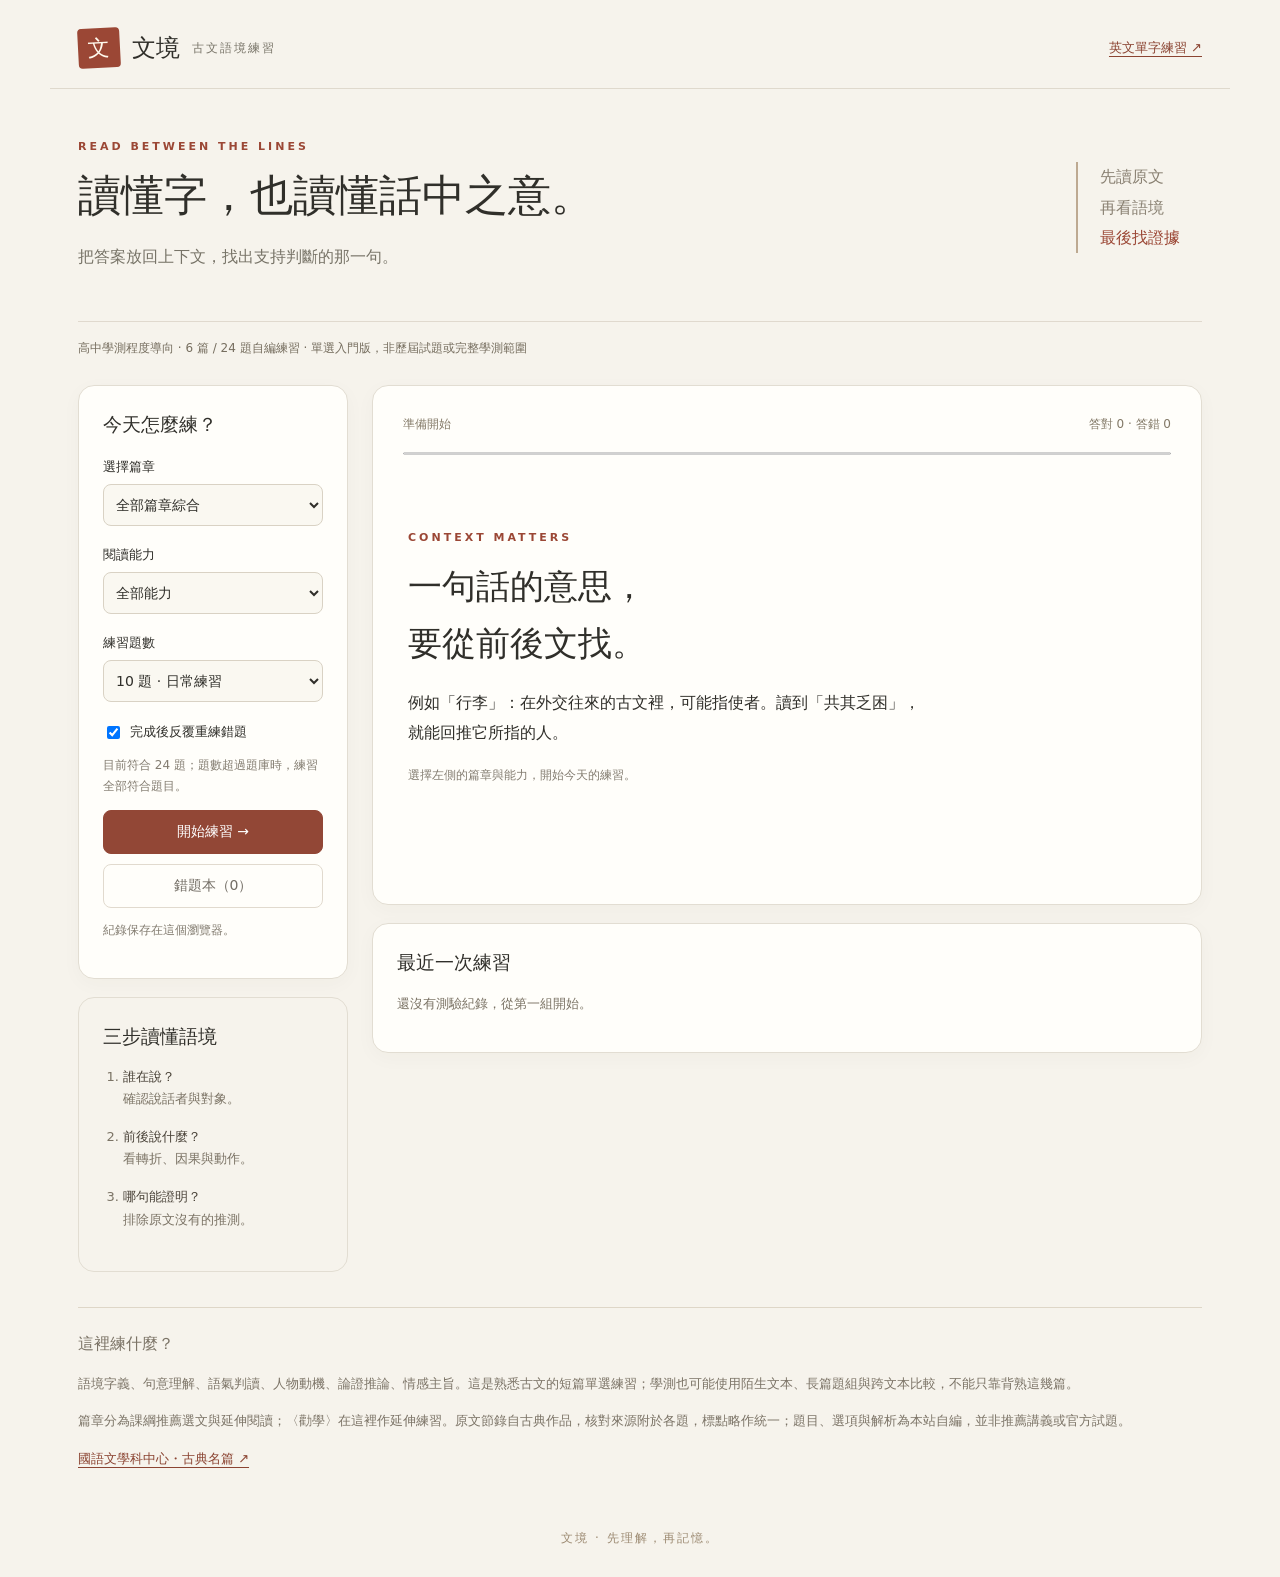
==== guwen/index.html @ def51946 "Add high-school classical Chinese context practice with evidence-based explanations" ====
<!doctype html><html lang="zh-Hant"><head><meta charset="utf-8"><meta name="viewport" content="width=device-width,initial-scale=1"><title>文境｜高中古文語境練習</title><link rel="stylesheet" href="style.css?v=1"></head><body><header><a class="brand" href="./"><span class="seal">文</span> 文境 <small>古文語境練習</small></a><a class="back" href="../">英文單字練習 ↗</a></header><main><div class="intro"><div><p class="eyebrow">READ BETWEEN THE LINES</p><h1>讀懂字，也讀懂話中之意。</h1><p class="lead">把答案放回上下文，找出支持判斷的那一句。</p></div><div class="intro-note">先讀原文<br>再看語境<br><strong>最後找證據</strong></div></div><p class="scope">高中學測程度導向 · 6 篇 / 24 題自編練習 · 單選入門版，非歷屆試題或完整學測範圍</p><div class="layout"><aside><section class="panel settings"><h2>今天怎麼練？</h2><label for="textSelect">選擇篇章</label><select id="textSelect"><option value="all">全部篇章綜合</option></select><label for="skillSelect">閱讀能力</label><select id="skillSelect"><option value="all">全部能力</option></select><label for="count">練習題數</label><select id="count"><option value="5">5 題 · 暖身</option><option value="10" selected>10 題 · 日常練習</option><option value="20">20 題 · 加強練習</option><option value="all">全部符合題目</option></select><label class="checkbox"><input type="checkbox" id="auto" checked> 完成後反覆重練錯題</label><p id="poolInfo" class="muted"></p><button id="start" class="primary wide">開始練習 →</button><button id="review" class="wide">錯題本（0）</button><p id="storageNote" class="muted">紀錄保存在這個瀏覽器。</p></section><section class="panel method"><h2>三步讀懂語境</h2><ol><li><b>誰在說？</b><br>確認說話者與對象。</li><li><b>前後說什麼？</b><br>看轉折、因果與動作。</li><li><b>哪句能證明？</b><br>排除原文沒有的推測。</li></ol></section></aside><div><article class="panel exercise"><div class="question-meta"><span id="stage">準備開始</span><span id="score">答對 0 · 答錯 0</span></div><progress id="progress" value="0" max="100"></progress><div id="welcome"><p class="eyebrow">CONTEXT MATTERS</p><h2>一句話的意思，<br>要從前後文找。</h2><p>例如「行李」：在外交往來的古文裡，可能指使者。讀到「共其乏困」，就能回推它所指的人。</p><p class="muted">選擇左側的篇章與能力，開始今天的練習。</p></div><section id="exerciseBody" hidden><span id="typeTag" class="tag"></span><h2 id="title"></h2><p id="context" class="context"></p><blockquote id="passage"></blockquote><a id="source" target="_blank" rel="noopener" class="source">核對原文 ↗</a><h3 id="question" tabindex="-1"></h3><div id="options" class="options"></div><section id="analysis" hidden aria-live="polite"><h3 id="feedback"></h3><p id="correctAnswer"></p><div class="clue"><b>原文證據</b><p id="clue"></p></div><p id="explanation"></p><details><summary>這篇怎麼讀？</summary><ul id="notes"></ul></details></section><div class="actions"><button id="unknown">還不會，先看解析</button><button id="next" class="primary" hidden>下一題 →</button></div></section><section id="result" hidden aria-live="polite"><p class="eyebrow">PRACTICE COMPLETE</p><h2 id="resultTitle"></h2><p id="resultText"></p><div id="breakdown"></div><p class="muted">回到設定可重新抽題，或開啟錯題本繼續練習。</p></section></article><section class="panel history"><h2>最近一次練習</h2><p id="history">還沒有測驗紀錄，從第一組開始。</p></section></div></div><section class="about"><h2>這裡練什麼？</h2><p>語境字義、句意理解、語氣判讀、人物動機、論證推論、情感主旨。這是熟悉古文的短篇單選練習；學測也可能使用陌生文本、長篇題組與跨文本比較，不能只靠背熟這幾篇。</p><p>篇章分為課綱推薦選文與延伸閱讀；〈勸學〉在這裡作延伸練習。原文節錄自古典作品，核對來源附於各題，標點略作統一；題目、選項與解析為本站自編，並非推薦講義或官方試題。</p><a href="https://cerclearning.tp.edu.tw/classical" target="_blank" rel="noopener">國語文學科中心・古典名篇 ↗</a></section></main><footer>文境 · 先理解，再記憶。</footer><script src="data.js?v=1"></script><script src="app.js?v=1"></script></body></html>
---- guwen/style.css ----
:root{font-family:system-ui,-apple-system,'Noto Sans TC',sans-serif;color:#302f2a;background:#f6f3ec;font-synthesis:none}*{box-sizing:border-box}body{margin:0}a{color:#8b4432;text-underline-offset:4px}header{max-width:1180px;margin:auto;padding:28px 28px 20px;display:flex;align-items:center;justify-content:space-between;border-bottom:1px solid #dfd9cd}.brand{display:flex;gap:12px;align-items:center;color:#302f2a;text-decoration:none;font-size:24px;font-weight:700}.brand small{font-size:12px;letter-spacing:2px;color:#797569;font-weight:400}.seal{font-family:serif;background:#9b4735;color:#fff9ed;font-size:22px;padding:5px 10px;border-radius:4px;transform:rotate(-3deg)}.back{font-size:13px}main{max-width:1180px;margin:auto;padding:28px}.intro{display:flex;justify-content:space-between;gap:25px;align-items:center;padding:12px 0 22px}.eyebrow{font-size:11px;letter-spacing:3px;color:#9b4735;font-weight:700}h1{font-family:'Noto Serif TC','Songti TC',serif;font-size:clamp(28px,4vw,43px);font-weight:600;line-height:1.45;margin:12px 0}.lead{color:#777367;line-height:1.7}.intro-note{border-left:2px solid #bda991;padding:0 22px;font-family:serif;line-height:1.9;color:#898072;white-space:nowrap}.intro-note strong{color:#9b4735}.scope{font-size:12px;color:#766e5f;border-top:1px solid #e0d9ce;padding-top:18px;margin-bottom:28px}.layout{display:grid;grid-template-columns:270px minmax(0,1fr);gap:24px}.panel{background:#fffefa;border:1px solid #e2ddd2;border-radius:16px;padding:24px;box-shadow:0 5px 20px #4e412608}h2{font-size:19px;line-height:1.5;margin:0 0 16px}label{display:block;font-size:13px;font-weight:600;margin:20px 0 8px}select{display:block;width:100%;padding:11px 8px;border:1px solid #d9d2c4;background:#faf8f1;border-radius:8px;color:inherit;font:inherit;font-size:14px}.checkbox{font-size:13px;font-weight:400;display:flex;gap:7px;line-height:1.6}button{font:inherit;font-size:14px;border:1px solid #d8cfc0;background:#fffefa;color:#453e34;padding:12px 15px;border-radius:8px;cursor:pointer}button:hover{background:#f1eadd}button:focus-visible,select:focus-visible{outline:3px solid #c69869;outline-offset:3px}button:disabled{cursor:default;opacity:.75}.primary{background:#924736;color:#fff;border-color:#924736}.primary:hover{background:#783a2c}.wide{display:block;width:100%;margin-top:10px}.muted{font-size:12px;color:#837c70;line-height:1.8}.method{margin-top:18px;background:transparent;box-shadow:none}.method ol{padding-left:20px;color:#7b7365;font-size:13px;line-height:1.7}.method li{margin:16px 0}.method b{color:#4b443a}.exercise{min-height:520px;padding:30px}.question-meta{display:flex;justify-content:space-between;gap:10px;flex-wrap:wrap;color:#837967;font-size:12px}progress{display:block;width:100%;height:5px;accent-color:#9b4735;margin:18px 0 26px}#welcome{padding:35px 5px;max-width:530px}#welcome h2{font-family:'Songti TC',serif;font-size:34px;line-height:1.65}#welcome p{line-height:1.9}.tag{display:inline-block;background:#efe7d8;color:#7c6446;border-radius:5px;font-size:11px;padding:5px 9px;margin-bottom:14px}.context{font-size:13px;color:#756f63;line-height:1.9}blockquote{margin:22px 0 12px;padding:22px 24px;border-left:3px solid #b69670;background:#f8f4eb;font-family:'Noto Serif TC','Songti TC',serif;font-size:20px;line-height:2;letter-spacing:1px;white-space:pre-wrap;overflow-wrap:anywhere}mark{background:#f5d8a3;color:inherit;border-radius:3px}.source{font-size:12px}h3{font-size:17px;line-height:1.85}#question{margin:26px 0 16px}.options{display:grid;gap:10px}.option{text-align:left;line-height:1.7;display:flex;align-items:flex-start;gap:12px;padding:15px}.letter{border:1px solid #d7cebd;border-radius:5px;padding:0 6px;color:#947754;font-size:12px}.option.correct{background:#edf3e8;border-color:#6d8862}.option.wrong{background:#f9e8e2;border-color:#b36d56}.actions{display:flex;justify-content:space-between;gap:10px;margin-top:24px}#analysis{margin-top:24px;border-top:1px solid #e3dacb;padding-top:16px;font-size:14px;line-height:1.9}.clue{background:#f5eddf;padding:15px;border-radius:8px}.clue b{color:#876441;font-size:12px}.clue p{margin:6px 0}summary{cursor:pointer;color:#86603e}.history{margin-top:18px}.history p{font-size:13px;color:#7b7365;line-height:1.8}.about{margin-top:35px;border-top:1px solid #ded6c7;padding-top:24px;font-size:13px;line-height:1.9;color:#7c7467}.about h2{font-size:16px}footer{padding:30px;text-align:center;font-size:12px;color:#9c8a72;letter-spacing:2px}.skill-row{display:flex;justify-content:space-between;gap:15px;border-bottom:1px solid #e5ddce;padding:12px 0;font-size:14px}#resultText{line-height:1.9}[hidden]{display:none!important}@media(max-width:760px){header{padding:20px}.brand small,.intro-note{display:none}.brand{font-size:21px}main{padding:20px}.layout{grid-template-columns:1fr}.settings{display:grid;grid-template-columns:1fr 1fr;gap:10px 14px}.settings h2,.settings .checkbox,.settings p{grid-column:1/-1}.settings label{margin:10px 0 0}.settings select{grid-column:1/-1}.settings .checkbox{margin-top:10px}.method{display:none}.exercise{padding:20px}blockquote{font-size:19px;padding:16px}h1{font-size:30px}.intro{padding-top:0}.back{font-size:11px}.option{font-size:14px;padding:12px}}
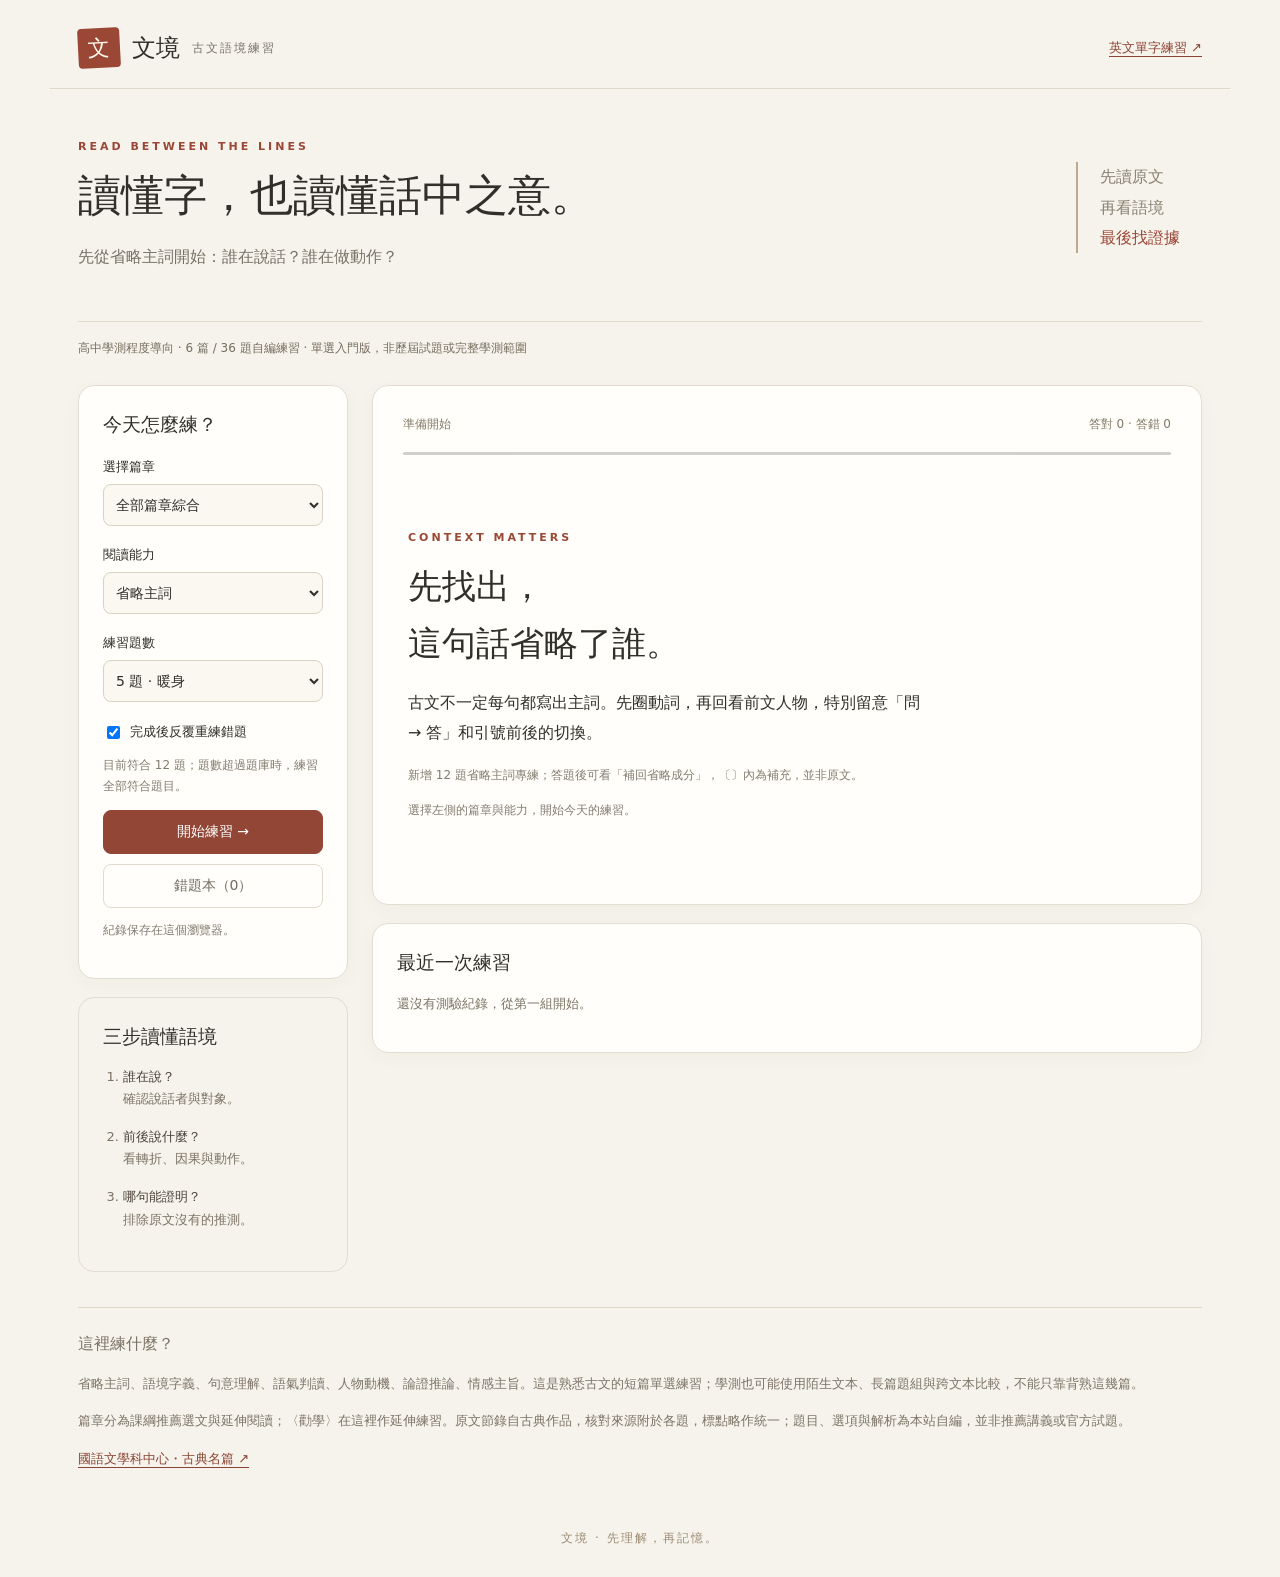
==== commit 6f8b478c: "Add 12 omitted-subject exercises with reconstructed subjects and evidence" ====
--- a/guwen/index.html
+++ b/guwen/index.html
@@ -1 +1 @@
-<!doctype html><html lang="zh-Hant"><head><meta charset="utf-8"><meta name="viewport" content="width=device-width,initial-scale=1"><title>文境｜高中古文語境練習</title><link rel="stylesheet" href="style.css?v=1"></head><body><header><a class="brand" href="./"><span class="seal">文</span> 文境 <small>古文語境練習</small></a><a class="back" href="../">英文單字練習 ↗</a></header><main><div class="intro"><div><p class="eyebrow">READ BETWEEN THE LINES</p><h1>讀懂字，也讀懂話中之意。</h1><p class="lead">把答案放回上下文，找出支持判斷的那一句。</p></div><div class="intro-note">先讀原文<br>再看語境<br><strong>最後找證據</strong></div></div><p class="scope">高中學測程度導向 · 6 篇 / 24 題自編練習 · 單選入門版，非歷屆試題或完整學測範圍</p><div class="layout"><aside><section class="panel settings"><h2>今天怎麼練？</h2><label for="textSelect">選擇篇章</label><select id="textSelect"><option value="all">全部篇章綜合</option></select><label for="skillSelect">閱讀能力</label><select id="skillSelect"><option value="all">全部能力</option></select><label for="count">練習題數</label><select id="count"><option value="5">5 題 · 暖身</option><option value="10" selected>10 題 · 日常練習</option><option value="20">20 題 · 加強練習</option><option value="all">全部符合題目</option></select><label class="checkbox"><input type="checkbox" id="auto" checked> 完成後反覆重練錯題</label><p id="poolInfo" class="muted"></p><button id="start" class="primary wide">開始練習 →</button><button id="review" class="wide">錯題本（0）</button><p id="storageNote" class="muted">紀錄保存在這個瀏覽器。</p></section><section class="panel method"><h2>三步讀懂語境</h2><ol><li><b>誰在說？</b><br>確認說話者與對象。</li><li><b>前後說什麼？</b><br>看轉折、因果與動作。</li><li><b>哪句能證明？</b><br>排除原文沒有的推測。</li></ol></section></aside><div><article class="panel exercise"><div class="question-meta"><span id="stage">準備開始</span><span id="score">答對 0 · 答錯 0</span></div><progress id="progress" value="0" max="100"></progress><div id="welcome"><p class="eyebrow">CONTEXT MATTERS</p><h2>一句話的意思，<br>要從前後文找。</h2><p>例如「行李」：在外交往來的古文裡，可能指使者。讀到「共其乏困」，就能回推它所指的人。</p><p class="muted">選擇左側的篇章與能力，開始今天的練習。</p></div><section id="exerciseBody" hidden><span id="typeTag" class="tag"></span><h2 id="title"></h2><p id="context" class="context"></p><blockquote id="passage"></blockquote><a id="source" target="_blank" rel="noopener" class="source">核對原文 ↗</a><h3 id="question" tabindex="-1"></h3><div id="options" class="options"></div><section id="analysis" hidden aria-live="polite"><h3 id="feedback"></h3><p id="correctAnswer"></p><div class="clue"><b>原文證據</b><p id="clue"></p></div><p id="explanation"></p><details><summary>這篇怎麼讀？</summary><ul id="notes"></ul></details></section><div class="actions"><button id="unknown">還不會，先看解析</button><button id="next" class="primary" hidden>下一題 →</button></div></section><section id="result" hidden aria-live="polite"><p class="eyebrow">PRACTICE COMPLETE</p><h2 id="resultTitle"></h2><p id="resultText"></p><div id="breakdown"></div><p class="muted">回到設定可重新抽題，或開啟錯題本繼續練習。</p></section></article><section class="panel history"><h2>最近一次練習</h2><p id="history">還沒有測驗紀錄，從第一組開始。</p></section></div></div><section class="about"><h2>這裡練什麼？</h2><p>語境字義、句意理解、語氣判讀、人物動機、論證推論、情感主旨。這是熟悉古文的短篇單選練習；學測也可能使用陌生文本、長篇題組與跨文本比較，不能只靠背熟這幾篇。</p><p>篇章分為課綱推薦選文與延伸閱讀；〈勸學〉在這裡作延伸練習。原文節錄自古典作品，核對來源附於各題，標點略作統一；題目、選項與解析為本站自編，並非推薦講義或官方試題。</p><a href="https://cerclearning.tp.edu.tw/classical" target="_blank" rel="noopener">國語文學科中心・古典名篇 ↗</a></section></main><footer>文境 · 先理解，再記憶。</footer><script src="data.js?v=1"></script><script src="app.js?v=1"></script></body></html>
+<!doctype html><html lang="zh-Hant"><head><meta charset="utf-8"><meta name="viewport" content="width=device-width,initial-scale=1"><title>文境｜高中古文語境練習</title><link rel="stylesheet" href="style.css?v=1"></head><body><header><a class="brand" href="./"><span class="seal">文</span> 文境 <small>古文語境練習</small></a><a class="back" href="../">英文單字練習 ↗</a></header><main><div class="intro"><div><p class="eyebrow">READ BETWEEN THE LINES</p><h1>讀懂字，也讀懂話中之意。</h1><p class="lead">先從省略主詞開始：誰在說話？誰在做動作？</p></div><div class="intro-note">先讀原文<br>再看語境<br><strong>最後找證據</strong></div></div><p class="scope">高中學測程度導向 · 6 篇 / 36 題自編練習 · 單選入門版，非歷屆試題或完整學測範圍</p><div class="layout"><aside><section class="panel settings"><h2>今天怎麼練？</h2><label for="textSelect">選擇篇章</label><select id="textSelect"><option value="all">全部篇章綜合</option></select><label for="skillSelect">閱讀能力</label><select id="skillSelect"><option value="all">全部能力</option></select><label for="count">練習題數</label><select id="count"><option value="5" selected>5 題 · 暖身</option><option value="10">10 題 · 日常練習</option><option value="20">20 題 · 加強練習</option><option value="all">全部符合題目</option></select><label class="checkbox"><input type="checkbox" id="auto" checked> 完成後反覆重練錯題</label><p id="poolInfo" class="muted"></p><button id="start" class="primary wide">開始練習 →</button><button id="review" class="wide">錯題本（0）</button><p id="storageNote" class="muted">紀錄保存在這個瀏覽器。</p></section><section class="panel method"><h2>三步讀懂語境</h2><ol><li><b>誰在說？</b><br>確認說話者與對象。</li><li><b>前後說什麼？</b><br>看轉折、因果與動作。</li><li><b>哪句能證明？</b><br>排除原文沒有的推測。</li></ol></section></aside><div><article class="panel exercise"><div class="question-meta"><span id="stage">準備開始</span><span id="score">答對 0 · 答錯 0</span></div><progress id="progress" value="0" max="100"></progress><div id="welcome"><p class="eyebrow">CONTEXT MATTERS</p><h2>先找出，<br>這句話省略了誰。</h2><p>古文不一定每句都寫出主詞。先圈動詞，再回看前文人物，特別留意「問 → 答」和引號前後的切換。</p><p class="muted">新增 12 題省略主詞專練；答題後可看「補回省略成分」，〔〕內為補充，並非原文。</p><p class="muted">選擇左側的篇章與能力，開始今天的練習。</p></div><section id="exerciseBody" hidden><span id="typeTag" class="tag"></span><h2 id="title"></h2><p id="context" class="context"></p><blockquote id="passage"></blockquote><a id="source" target="_blank" rel="noopener" class="source">核對原文 ↗</a><h3 id="question" tabindex="-1"></h3><div id="options" class="options"></div><section id="analysis" hidden aria-live="polite"><h3 id="feedback"></h3><p id="correctAnswer"></p><div class="clue"><b>原文證據</b><p id="clue"></p></div><div id="restoredBox" class="clue" hidden><b>補回省略成分 · 〔〕內非原文</b><p id="restored"></p></div><p id="explanation"></p><details><summary>這篇怎麼讀？</summary><ul id="notes"></ul></details></section><div class="actions"><button id="unknown">還不會，先看解析</button><button id="next" class="primary" hidden>下一題 →</button></div></section><section id="result" hidden aria-live="polite"><p class="eyebrow">PRACTICE COMPLETE</p><h2 id="resultTitle"></h2><p id="resultText"></p><div id="breakdown"></div><p class="muted">回到設定可重新抽題，或開啟錯題本繼續練習。</p></section></article><section class="panel history"><h2>最近一次練習</h2><p id="history">還沒有測驗紀錄，從第一組開始。</p></section></div></div><section class="about"><h2>這裡練什麼？</h2><p>省略主詞、語境字義、句意理解、語氣判讀、人物動機、論證推論、情感主旨。這是熟悉古文的短篇單選練習；學測也可能使用陌生文本、長篇題組與跨文本比較，不能只靠背熟這幾篇。</p><p>篇章分為課綱推薦選文與延伸閱讀；〈勸學〉在這裡作延伸練習。原文節錄自古典作品，核對來源附於各題，標點略作統一；題目、選項與解析為本站自編，並非推薦講義或官方試題。</p><a href="https://cerclearning.tp.edu.tw/classical" target="_blank" rel="noopener">國語文學科中心・古典名篇 ↗</a></section></main><footer>文境 · 先理解，再記憶。</footer><script src="data.js?v=subject-12"></script><script src="app.js?v=subject-12"></script></body></html>
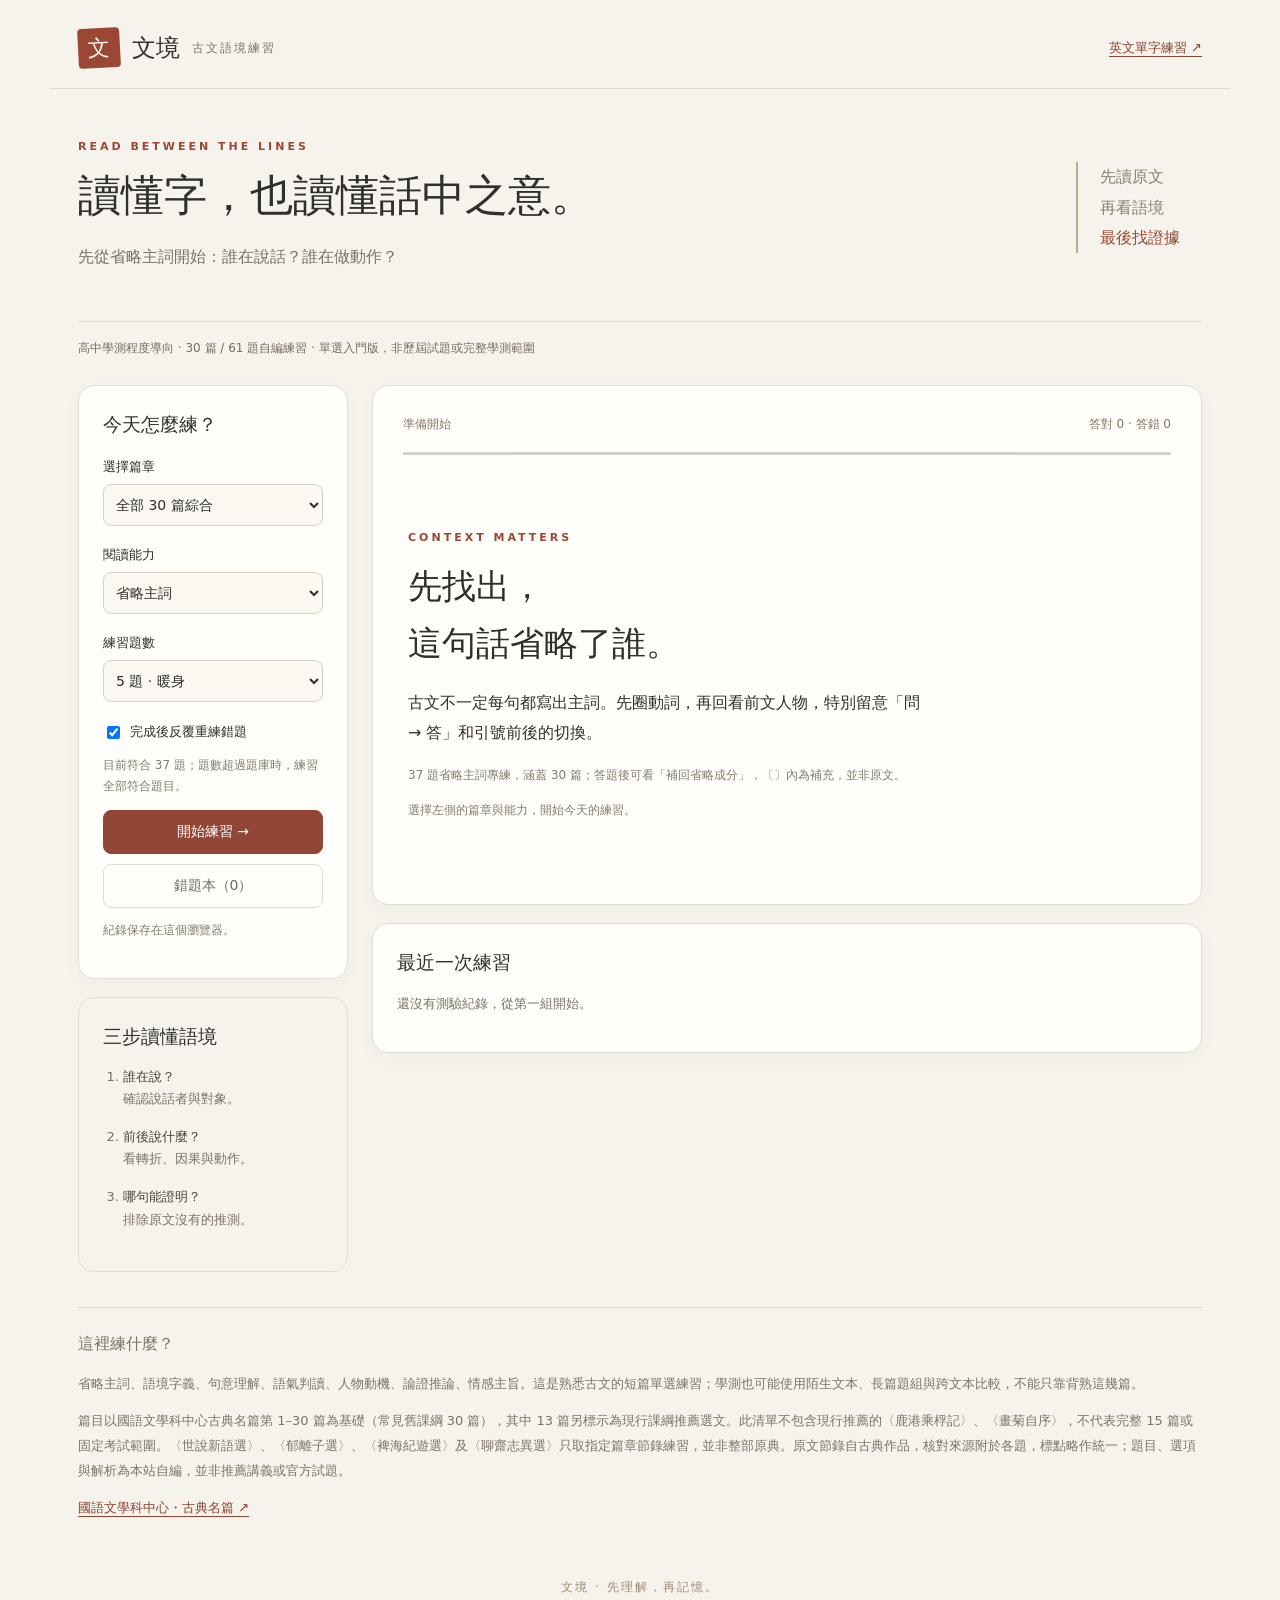
==== commit c5f4b24d: "Expand classical Chinese practice to 30 texts with 37 omitted-subject questions" ====
--- a/guwen/index.html
+++ b/guwen/index.html
@@ -1 +1 @@
-<!doctype html><html lang="zh-Hant"><head><meta charset="utf-8"><meta name="viewport" content="width=device-width,initial-scale=1"><title>文境｜高中古文語境練習</title><link rel="stylesheet" href="style.css?v=1"></head><body><header><a class="brand" href="./"><span class="seal">文</span> 文境 <small>古文語境練習</small></a><a class="back" href="../">英文單字練習 ↗</a></header><main><div class="intro"><div><p class="eyebrow">READ BETWEEN THE LINES</p><h1>讀懂字，也讀懂話中之意。</h1><p class="lead">先從省略主詞開始：誰在說話？誰在做動作？</p></div><div class="intro-note">先讀原文<br>再看語境<br><strong>最後找證據</strong></div></div><p class="scope">高中學測程度導向 · 6 篇 / 36 題自編練習 · 單選入門版，非歷屆試題或完整學測範圍</p><div class="layout"><aside><section class="panel settings"><h2>今天怎麼練？</h2><label for="textSelect">選擇篇章</label><select id="textSelect"><option value="all">全部篇章綜合</option></select><label for="skillSelect">閱讀能力</label><select id="skillSelect"><option value="all">全部能力</option></select><label for="count">練習題數</label><select id="count"><option value="5" selected>5 題 · 暖身</option><option value="10">10 題 · 日常練習</option><option value="20">20 題 · 加強練習</option><option value="all">全部符合題目</option></select><label class="checkbox"><input type="checkbox" id="auto" checked> 完成後反覆重練錯題</label><p id="poolInfo" class="muted"></p><button id="start" class="primary wide">開始練習 →</button><button id="review" class="wide">錯題本（0）</button><p id="storageNote" class="muted">紀錄保存在這個瀏覽器。</p></section><section class="panel method"><h2>三步讀懂語境</h2><ol><li><b>誰在說？</b><br>確認說話者與對象。</li><li><b>前後說什麼？</b><br>看轉折、因果與動作。</li><li><b>哪句能證明？</b><br>排除原文沒有的推測。</li></ol></section></aside><div><article class="panel exercise"><div class="question-meta"><span id="stage">準備開始</span><span id="score">答對 0 · 答錯 0</span></div><progress id="progress" value="0" max="100"></progress><div id="welcome"><p class="eyebrow">CONTEXT MATTERS</p><h2>先找出，<br>這句話省略了誰。</h2><p>古文不一定每句都寫出主詞。先圈動詞，再回看前文人物，特別留意「問 → 答」和引號前後的切換。</p><p class="muted">新增 12 題省略主詞專練；答題後可看「補回省略成分」，〔〕內為補充，並非原文。</p><p class="muted">選擇左側的篇章與能力，開始今天的練習。</p></div><section id="exerciseBody" hidden><span id="typeTag" class="tag"></span><h2 id="title"></h2><p id="context" class="context"></p><blockquote id="passage"></blockquote><a id="source" target="_blank" rel="noopener" class="source">核對原文 ↗</a><h3 id="question" tabindex="-1"></h3><div id="options" class="options"></div><section id="analysis" hidden aria-live="polite"><h3 id="feedback"></h3><p id="correctAnswer"></p><div class="clue"><b>原文證據</b><p id="clue"></p></div><div id="restoredBox" class="clue" hidden><b>補回省略成分 · 〔〕內非原文</b><p id="restored"></p></div><p id="explanation"></p><details><summary>這篇怎麼讀？</summary><ul id="notes"></ul></details></section><div class="actions"><button id="unknown">還不會，先看解析</button><button id="next" class="primary" hidden>下一題 →</button></div></section><section id="result" hidden aria-live="polite"><p class="eyebrow">PRACTICE COMPLETE</p><h2 id="resultTitle"></h2><p id="resultText"></p><div id="breakdown"></div><p class="muted">回到設定可重新抽題，或開啟錯題本繼續練習。</p></section></article><section class="panel history"><h2>最近一次練習</h2><p id="history">還沒有測驗紀錄，從第一組開始。</p></section></div></div><section class="about"><h2>這裡練什麼？</h2><p>省略主詞、語境字義、句意理解、語氣判讀、人物動機、論證推論、情感主旨。這是熟悉古文的短篇單選練習；學測也可能使用陌生文本、長篇題組與跨文本比較，不能只靠背熟這幾篇。</p><p>篇章分為課綱推薦選文與延伸閱讀；〈勸學〉在這裡作延伸練習。原文節錄自古典作品，核對來源附於各題，標點略作統一；題目、選項與解析為本站自編，並非推薦講義或官方試題。</p><a href="https://cerclearning.tp.edu.tw/classical" target="_blank" rel="noopener">國語文學科中心・古典名篇 ↗</a></section></main><footer>文境 · 先理解，再記憶。</footer><script src="data.js?v=subject-12"></script><script src="app.js?v=subject-12"></script></body></html>
+<!doctype html><html lang="zh-Hant"><head><meta charset="utf-8"><meta name="viewport" content="width=device-width,initial-scale=1"><title>文境｜高中古文語境練習</title><link rel="stylesheet" href="style.css?v=1"></head><body><header><a class="brand" href="./"><span class="seal">文</span> 文境 <small>古文語境練習</small></a><a class="back" href="../">英文單字練習 ↗</a></header><main><div class="intro"><div><p class="eyebrow">READ BETWEEN THE LINES</p><h1>讀懂字，也讀懂話中之意。</h1><p class="lead">先從省略主詞開始：誰在說話？誰在做動作？</p></div><div class="intro-note">先讀原文<br>再看語境<br><strong>最後找證據</strong></div></div><p class="scope">高中學測程度導向 · 30 篇 / 61 題自編練習 · 單選入門版，非歷屆試題或完整學測範圍</p><div class="layout"><aside><section class="panel settings"><h2>今天怎麼練？</h2><label for="textSelect">選擇篇章</label><select id="textSelect"><option value="all">全部 30 篇綜合</option></select><label for="skillSelect">閱讀能力</label><select id="skillSelect"><option value="all">全部能力</option></select><label for="count">練習題數</label><select id="count"><option value="5" selected>5 題 · 暖身</option><option value="10">10 題 · 日常練習</option><option value="20">20 題 · 加強練習</option><option value="all">全部符合題目</option></select><label class="checkbox"><input type="checkbox" id="auto" checked> 完成後反覆重練錯題</label><p id="poolInfo" class="muted"></p><button id="start" class="primary wide">開始練習 →</button><button id="review" class="wide">錯題本（0）</button><p id="storageNote" class="muted">紀錄保存在這個瀏覽器。</p></section><section class="panel method"><h2>三步讀懂語境</h2><ol><li><b>誰在說？</b><br>確認說話者與對象。</li><li><b>前後說什麼？</b><br>看轉折、因果與動作。</li><li><b>哪句能證明？</b><br>排除原文沒有的推測。</li></ol></section></aside><div><article class="panel exercise"><div class="question-meta"><span id="stage">準備開始</span><span id="score">答對 0 · 答錯 0</span></div><progress id="progress" value="0" max="100"></progress><div id="welcome"><p class="eyebrow">CONTEXT MATTERS</p><h2>先找出，<br>這句話省略了誰。</h2><p>古文不一定每句都寫出主詞。先圈動詞，再回看前文人物，特別留意「問 → 答」和引號前後的切換。</p><p class="muted">37 題省略主詞專練，涵蓋 30 篇；答題後可看「補回省略成分」，〔〕內為補充，並非原文。</p><p class="muted">選擇左側的篇章與能力，開始今天的練習。</p></div><section id="exerciseBody" hidden><span id="typeTag" class="tag"></span><h2 id="title"></h2><p id="context" class="context"></p><blockquote id="passage"></blockquote><a id="source" target="_blank" rel="noopener" class="source">核對原文 ↗</a><h3 id="question" tabindex="-1"></h3><div id="options" class="options"></div><section id="analysis" hidden aria-live="polite"><h3 id="feedback"></h3><p id="correctAnswer"></p><div class="clue"><b>原文證據</b><p id="clue"></p></div><div id="restoredBox" class="clue" hidden><b>補回省略成分 · 〔〕內非原文</b><p id="restored"></p></div><p id="explanation"></p><details><summary>這篇怎麼讀？</summary><ul id="notes"></ul></details></section><div class="actions"><button id="unknown">還不會，先看解析</button><button id="next" class="primary" hidden>下一題 →</button></div></section><section id="result" hidden aria-live="polite"><p class="eyebrow">PRACTICE COMPLETE</p><h2 id="resultTitle"></h2><p id="resultText"></p><div id="breakdown"></div><p class="muted">回到設定可重新抽題，或開啟錯題本繼續練習。</p></section></article><section class="panel history"><h2>最近一次練習</h2><p id="history">還沒有測驗紀錄，從第一組開始。</p></section></div></div><section class="about"><h2>這裡練什麼？</h2><p>省略主詞、語境字義、句意理解、語氣判讀、人物動機、論證推論、情感主旨。這是熟悉古文的短篇單選練習；學測也可能使用陌生文本、長篇題組與跨文本比較，不能只靠背熟這幾篇。</p><p>篇目以國語文學科中心古典名篇第 1–30 篇為基礎（常見舊課綱 30 篇），其中 13 篇另標示為現行課綱推薦選文。此清單不包含現行推薦的〈鹿港乘桴記〉、〈畫菊自序〉，不代表完整 15 篇或固定考試範圍。〈世說新語選〉、〈郁離子選〉、〈裨海紀遊選〉及〈聊齋志異選〉只取指定篇章節錄練習，並非整部原典。原文節錄自古典作品，核對來源附於各題，標點略作統一；題目、選項與解析為本站自編，並非推薦講義或官方試題。</p><a href="https://cerclearning.tp.edu.tw/classical" target="_blank" rel="noopener">國語文學科中心・古典名篇 ↗</a></section></main><footer>文境 · 先理解，再記憶。</footer><script src="data.js?v=thirty-61"></script><script src="app.js?v=thirty-61"></script></body></html>
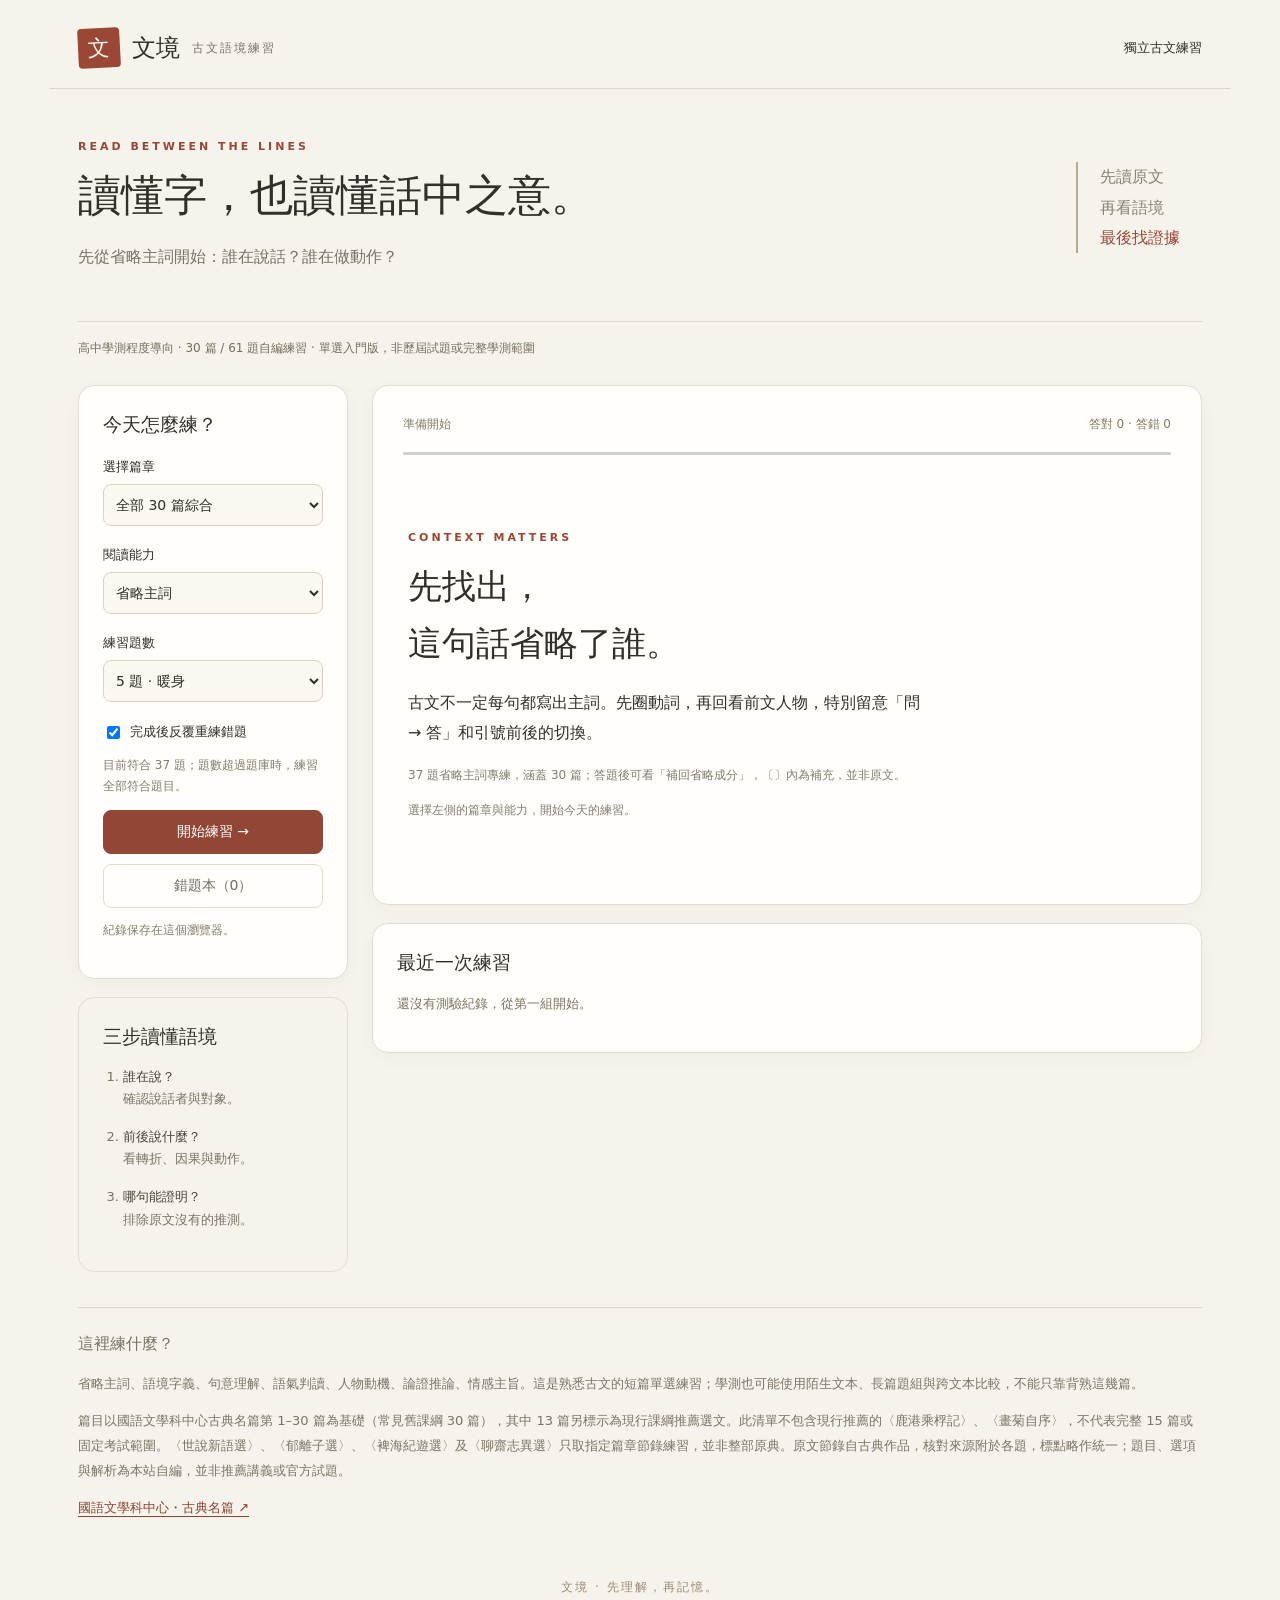
==== commit 0b44fdec: "Make guwen page independent from vocabulary app" ====
--- a/guwen/index.html
+++ b/guwen/index.html
@@ -1 +1 @@
-<!doctype html><html lang="zh-Hant"><head><meta charset="utf-8"><meta name="viewport" content="width=device-width,initial-scale=1"><title>文境｜高中古文語境練習</title><link rel="stylesheet" href="style.css?v=1"></head><body><header><a class="brand" href="./"><span class="seal">文</span> 文境 <small>古文語境練習</small></a><a class="back" href="../">英文單字練習 ↗</a></header><main><div class="intro"><div><p class="eyebrow">READ BETWEEN THE LINES</p><h1>讀懂字，也讀懂話中之意。</h1><p class="lead">先從省略主詞開始：誰在說話？誰在做動作？</p></div><div class="intro-note">先讀原文<br>再看語境<br><strong>最後找證據</strong></div></div><p class="scope">高中學測程度導向 · 30 篇 / 61 題自編練習 · 單選入門版，非歷屆試題或完整學測範圍</p><div class="layout"><aside><section class="panel settings"><h2>今天怎麼練？</h2><label for="textSelect">選擇篇章</label><select id="textSelect"><option value="all">全部 30 篇綜合</option></select><label for="skillSelect">閱讀能力</label><select id="skillSelect"><option value="all">全部能力</option></select><label for="count">練習題數</label><select id="count"><option value="5" selected>5 題 · 暖身</option><option value="10">10 題 · 日常練習</option><option value="20">20 題 · 加強練習</option><option value="all">全部符合題目</option></select><label class="checkbox"><input type="checkbox" id="auto" checked> 完成後反覆重練錯題</label><p id="poolInfo" class="muted"></p><button id="start" class="primary wide">開始練習 →</button><button id="review" class="wide">錯題本（0）</button><p id="storageNote" class="muted">紀錄保存在這個瀏覽器。</p></section><section class="panel method"><h2>三步讀懂語境</h2><ol><li><b>誰在說？</b><br>確認說話者與對象。</li><li><b>前後說什麼？</b><br>看轉折、因果與動作。</li><li><b>哪句能證明？</b><br>排除原文沒有的推測。</li></ol></section></aside><div><article class="panel exercise"><div class="question-meta"><span id="stage">準備開始</span><span id="score">答對 0 · 答錯 0</span></div><progress id="progress" value="0" max="100"></progress><div id="welcome"><p class="eyebrow">CONTEXT MATTERS</p><h2>先找出，<br>這句話省略了誰。</h2><p>古文不一定每句都寫出主詞。先圈動詞，再回看前文人物，特別留意「問 → 答」和引號前後的切換。</p><p class="muted">37 題省略主詞專練，涵蓋 30 篇；答題後可看「補回省略成分」，〔〕內為補充，並非原文。</p><p class="muted">選擇左側的篇章與能力，開始今天的練習。</p></div><section id="exerciseBody" hidden><span id="typeTag" class="tag"></span><h2 id="title"></h2><p id="context" class="context"></p><blockquote id="passage"></blockquote><a id="source" target="_blank" rel="noopener" class="source">核對原文 ↗</a><h3 id="question" tabindex="-1"></h3><div id="options" class="options"></div><section id="analysis" hidden aria-live="polite"><h3 id="feedback"></h3><p id="correctAnswer"></p><div class="clue"><b>原文證據</b><p id="clue"></p></div><div id="restoredBox" class="clue" hidden><b>補回省略成分 · 〔〕內非原文</b><p id="restored"></p></div><p id="explanation"></p><details><summary>這篇怎麼讀？</summary><ul id="notes"></ul></details></section><div class="actions"><button id="unknown">還不會，先看解析</button><button id="next" class="primary" hidden>下一題 →</button></div></section><section id="result" hidden aria-live="polite"><p class="eyebrow">PRACTICE COMPLETE</p><h2 id="resultTitle"></h2><p id="resultText"></p><div id="breakdown"></div><p class="muted">回到設定可重新抽題，或開啟錯題本繼續練習。</p></section></article><section class="panel history"><h2>最近一次練習</h2><p id="history">還沒有測驗紀錄，從第一組開始。</p></section></div></div><section class="about"><h2>這裡練什麼？</h2><p>省略主詞、語境字義、句意理解、語氣判讀、人物動機、論證推論、情感主旨。這是熟悉古文的短篇單選練習；學測也可能使用陌生文本、長篇題組與跨文本比較，不能只靠背熟這幾篇。</p><p>篇目以國語文學科中心古典名篇第 1–30 篇為基礎（常見舊課綱 30 篇），其中 13 篇另標示為現行課綱推薦選文。此清單不包含現行推薦的〈鹿港乘桴記〉、〈畫菊自序〉，不代表完整 15 篇或固定考試範圍。〈世說新語選〉、〈郁離子選〉、〈裨海紀遊選〉及〈聊齋志異選〉只取指定篇章節錄練習，並非整部原典。原文節錄自古典作品，核對來源附於各題，標點略作統一；題目、選項與解析為本站自編，並非推薦講義或官方試題。</p><a href="https://cerclearning.tp.edu.tw/classical" target="_blank" rel="noopener">國語文學科中心・古典名篇 ↗</a></section></main><footer>文境 · 先理解，再記憶。</footer><script src="data.js?v=thirty-61"></script><script src="app.js?v=thirty-61"></script></body></html>
+<!doctype html><html lang="zh-Hant"><head><meta charset="utf-8"><meta name="viewport" content="width=device-width,initial-scale=1"><title>文境｜高中古文語境練習</title><link rel="stylesheet" href="style.css?v=1"></head><body><header><a class="brand" href="./"><span class="seal">文</span> 文境 <small>古文語境練習</small></a><span class="back">獨立古文練習</span></header><main><div class="intro"><div><p class="eyebrow">READ BETWEEN THE LINES</p><h1>讀懂字，也讀懂話中之意。</h1><p class="lead">先從省略主詞開始：誰在說話？誰在做動作？</p></div><div class="intro-note">先讀原文<br>再看語境<br><strong>最後找證據</strong></div></div><p class="scope">高中學測程度導向 · 30 篇 / 61 題自編練習 · 單選入門版，非歷屆試題或完整學測範圍</p><div class="layout"><aside><section class="panel settings"><h2>今天怎麼練？</h2><label for="textSelect">選擇篇章</label><select id="textSelect"><option value="all">全部 30 篇綜合</option></select><label for="skillSelect">閱讀能力</label><select id="skillSelect"><option value="all">全部能力</option></select><label for="count">練習題數</label><select id="count"><option value="5" selected>5 題 · 暖身</option><option value="10">10 題 · 日常練習</option><option value="20">20 題 · 加強練習</option><option value="all">全部符合題目</option></select><label class="checkbox"><input type="checkbox" id="auto" checked> 完成後反覆重練錯題</label><p id="poolInfo" class="muted"></p><button id="start" class="primary wide">開始練習 →</button><button id="review" class="wide">錯題本（0）</button><p id="storageNote" class="muted">紀錄保存在這個瀏覽器。</p></section><section class="panel method"><h2>三步讀懂語境</h2><ol><li><b>誰在說？</b><br>確認說話者與對象。</li><li><b>前後說什麼？</b><br>看轉折、因果與動作。</li><li><b>哪句能證明？</b><br>排除原文沒有的推測。</li></ol></section></aside><div><article class="panel exercise"><div class="question-meta"><span id="stage">準備開始</span><span id="score">答對 0 · 答錯 0</span></div><progress id="progress" value="0" max="100"></progress><div id="welcome"><p class="eyebrow">CONTEXT MATTERS</p><h2>先找出，<br>這句話省略了誰。</h2><p>古文不一定每句都寫出主詞。先圈動詞，再回看前文人物，特別留意「問 → 答」和引號前後的切換。</p><p class="muted">37 題省略主詞專練，涵蓋 30 篇；答題後可看「補回省略成分」，〔〕內為補充，並非原文。</p><p class="muted">選擇左側的篇章與能力，開始今天的練習。</p></div><section id="exerciseBody" hidden><span id="typeTag" class="tag"></span><h2 id="title"></h2><p id="context" class="context"></p><blockquote id="passage"></blockquote><a id="source" target="_blank" rel="noopener" class="source">核對原文 ↗</a><h3 id="question" tabindex="-1"></h3><div id="options" class="options"></div><section id="analysis" hidden aria-live="polite"><h3 id="feedback"></h3><p id="correctAnswer"></p><div class="clue"><b>原文證據</b><p id="clue"></p></div><div id="restoredBox" class="clue" hidden><b>補回省略成分 · 〔〕內非原文</b><p id="restored"></p></div><p id="explanation"></p><details><summary>這篇怎麼讀？</summary><ul id="notes"></ul></details></section><div class="actions"><button id="unknown">還不會，先看解析</button><button id="next" class="primary" hidden>下一題 →</button></div></section><section id="result" hidden aria-live="polite"><p class="eyebrow">PRACTICE COMPLETE</p><h2 id="resultTitle"></h2><p id="resultText"></p><div id="breakdown"></div><p class="muted">回到設定可重新抽題，或開啟錯題本繼續練習。</p></section></article><section class="panel history"><h2>最近一次練習</h2><p id="history">還沒有測驗紀錄，從第一組開始。</p></section></div></div><section class="about"><h2>這裡練什麼？</h2><p>省略主詞、語境字義、句意理解、語氣判讀、人物動機、論證推論、情感主旨。這是熟悉古文的短篇單選練習；學測也可能使用陌生文本、長篇題組與跨文本比較，不能只靠背熟這幾篇。</p><p>篇目以國語文學科中心古典名篇第 1–30 篇為基礎（常見舊課綱 30 篇），其中 13 篇另標示為現行課綱推薦選文。此清單不包含現行推薦的〈鹿港乘桴記〉、〈畫菊自序〉，不代表完整 15 篇或固定考試範圍。〈世說新語選〉、〈郁離子選〉、〈裨海紀遊選〉及〈聊齋志異選〉只取指定篇章節錄練習，並非整部原典。原文節錄自古典作品，核對來源附於各題，標點略作統一；題目、選項與解析為本站自編，並非推薦講義或官方試題。</p><a href="https://cerclearning.tp.edu.tw/classical" target="_blank" rel="noopener">國語文學科中心・古典名篇 ↗</a></section></main><footer>文境 · 先理解，再記憶。</footer><script src="data.js?v=thirty-61"></script><script src="app.js?v=thirty-61"></script></body></html>
